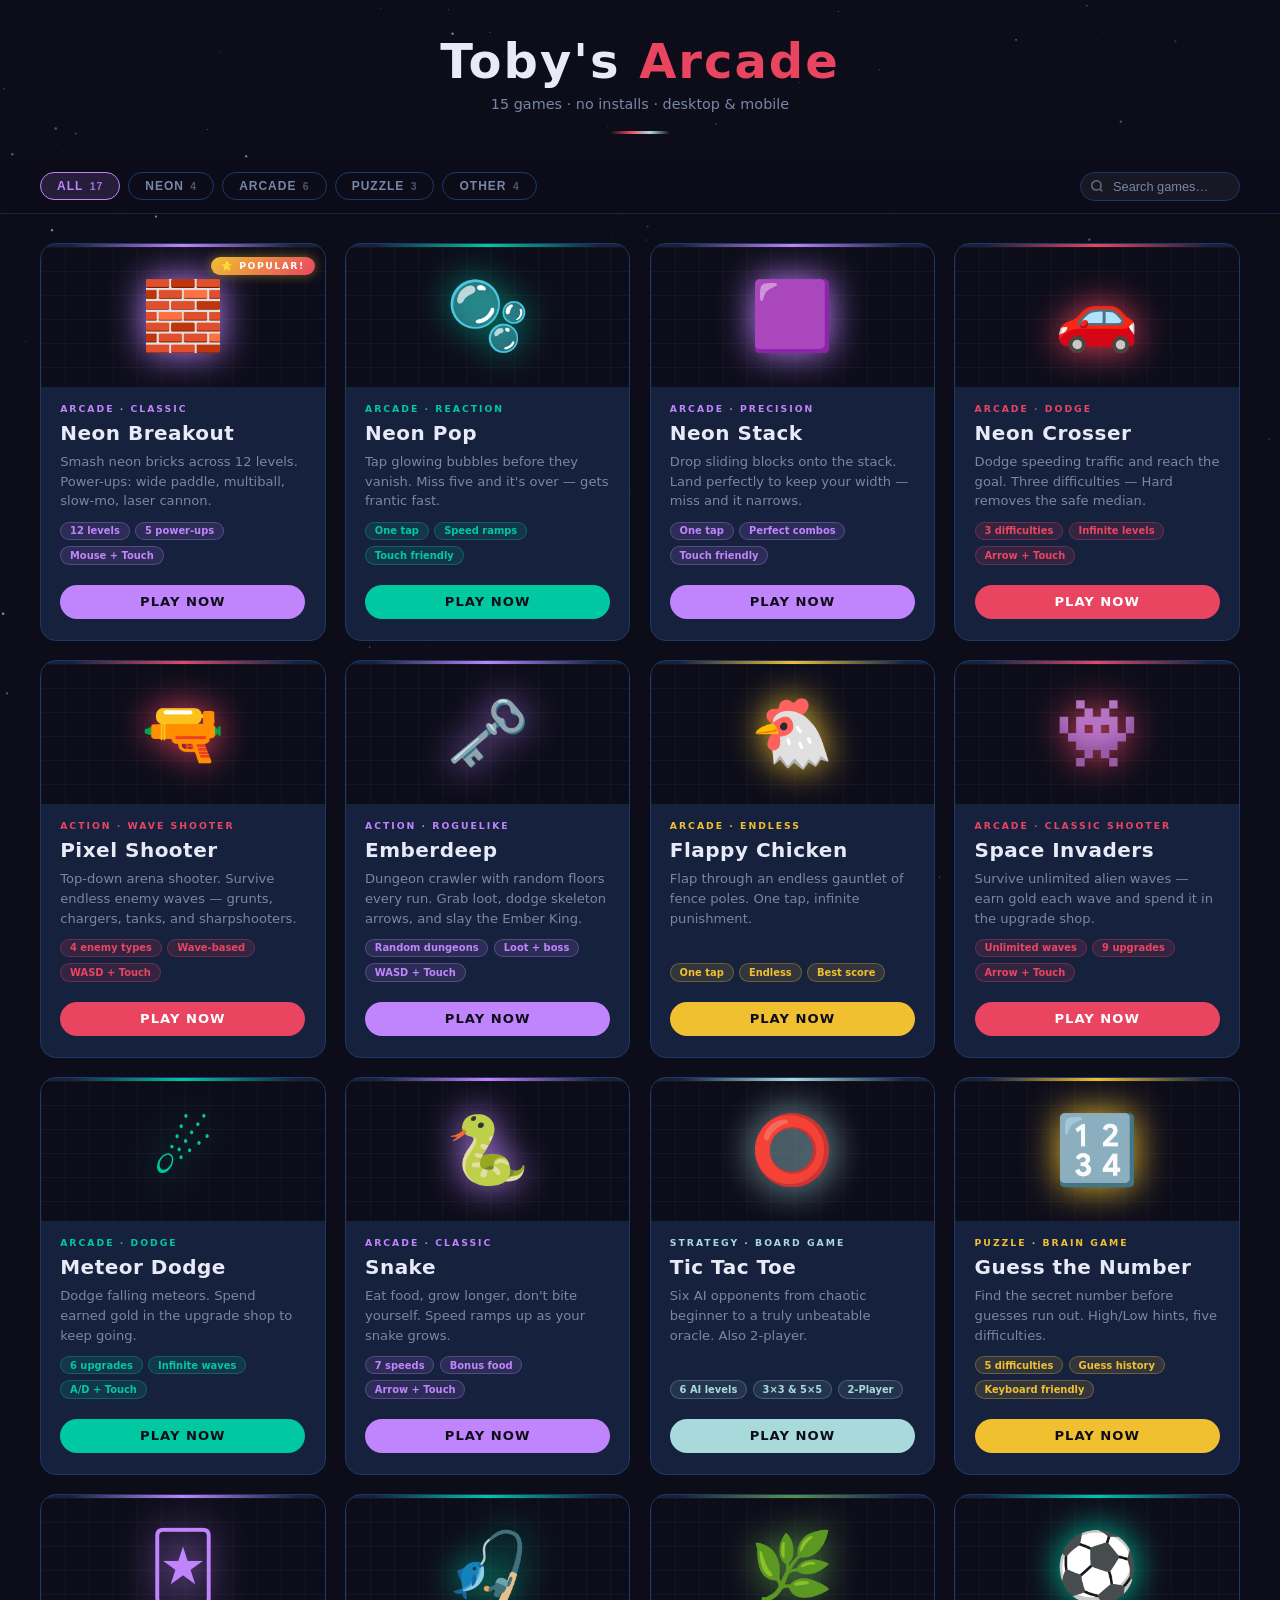
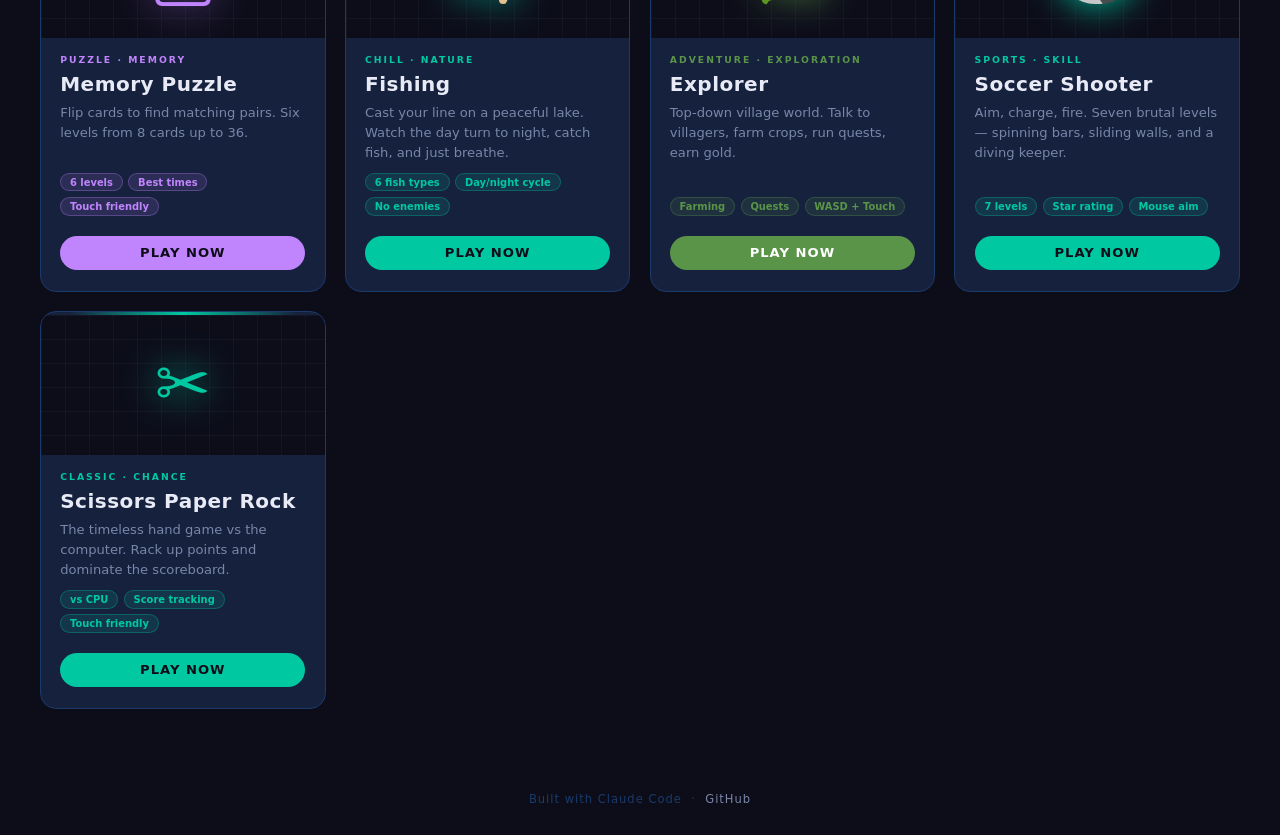
==== index.html @ a86b25e8 "Add Emberdeep card to the game hub Co-Authored-By: Claude Fable 5.2 <noreply@anthropic.com> Claude-S" ====
<!DOCTYPE html>
<html lang="en">
<head>
  <meta charset="UTF-8">
  <meta name="viewport" content="width=device-width, initial-scale=1.0">
  <title>Toby's Arcade</title>
  <style>
    *, *::before, *::after { box-sizing: border-box; margin: 0; padding: 0; }

    :root {
      --red:    #e94560;
      --blue:   #a8dadc;
      --green:  #5a9449;
      --yellow: #f0c030;
      --teal:   #00c8a0;
      --purple: #c084fc;
      --dark:   #0d0d1a;
      --mid:    #16213e;
      --panel:  #0f1f3d;
      --border: #1a3a6a;
      --text:   #e8eaf6;
      --muted:  #7986a8;
    }

    html, body { height: 100%; }
    body {
      background: var(--dark);
      color: var(--text);
      font-family: 'Segoe UI', system-ui, sans-serif;
      min-height: 100vh;
      overflow-x: hidden;
    }

    /* ── Starfield ───────────────────────────────────────────────── */
    #stars { position: fixed; inset: 0; pointer-events: none; z-index: 0; }

    /* ── Page wrapper ────────────────────────────────────────────── */
    .page {
      position: relative; z-index: 1;
      display: flex; flex-direction: column; min-height: 100vh;
    }

    /* ── Header ──────────────────────────────────────────────────── */
    header {
      padding: 2.2rem 2rem 1.6rem;
      text-align: center;
    }
    h1 {
      font-size: clamp(2rem, 5vw, 3rem);
      font-weight: 800; letter-spacing: 2px; line-height: 1.1;
    }
    h1 .accent { color: var(--red); }
    .hero-sub {
      margin-top: 0.5rem;
      font-size: 0.9rem;
      color: var(--muted);
    }
    .divider {
      width: 60px; height: 3px;
      background: linear-gradient(90deg, transparent, var(--red), var(--blue), transparent);
      margin: 1.2rem auto 0; border-radius: 2px;
    }

    /* ── Filter bar ──────────────────────────────────────────────── */
    .filter-bar {
      position: sticky; top: 0; z-index: 20;
      background: rgba(13,13,26,0.92);
      backdrop-filter: blur(12px);
      -webkit-backdrop-filter: blur(12px);
      border-bottom: 1px solid rgba(26,58,106,0.6);
      padding: 0.75rem 1.5rem;
    }
    .filter-inner {
      max-width: 1200px; margin: 0 auto;
      display: flex; align-items: center; gap: 0.5rem;
      flex-wrap: wrap;
    }
    .filter-btn {
      display: flex; align-items: center; gap: 0.4rem;
      padding: 0.38rem 1rem;
      border: 1px solid var(--border);
      border-radius: 20px;
      background: transparent;
      color: var(--muted);
      font-size: 0.75rem; font-weight: 700;
      letter-spacing: 1px; text-transform: uppercase;
      cursor: pointer;
      transition: border-color 0.15s, color 0.15s, background 0.15s;
      white-space: nowrap;
    }
    .filter-btn .count {
      font-size: 0.65rem; font-weight: 600;
      opacity: 0.6;
    }
    .filter-btn:hover {
      border-color: var(--purple);
      color: var(--text);
    }
    .filter-btn.active {
      background: rgba(192,132,252,0.15);
      border-color: var(--purple);
      color: var(--purple);
    }
    .filter-btn.active .count { opacity: 0.8; }

    /* Search */
    .search-wrap {
      margin-left: auto;
      position: relative;
    }
    .search-wrap svg {
      position: absolute; left: 10px; top: 50%;
      transform: translateY(-50%);
      opacity: 0.4; pointer-events: none;
    }
    #search {
      background: rgba(255,255,255,0.05);
      border: 1px solid var(--border);
      border-radius: 20px;
      color: var(--text);
      font-size: 0.8rem;
      padding: 0.38rem 0.9rem 0.38rem 2rem;
      width: 160px;
      outline: none;
      transition: border-color 0.15s, width 0.2s;
    }
    #search::placeholder { color: var(--muted); }
    #search:focus { border-color: var(--purple); width: 200px; }

    /* ── Games section ───────────────────────────────────────────── */
    .games-section {
      padding: 1.8rem 1.5rem 4rem;
      flex: 1;
    }

    /* ── No results ──────────────────────────────────────────────── */
    #no-results {
      display: none;
      text-align: center;
      padding: 4rem 1rem;
      color: var(--muted);
      font-size: 0.9rem;
    }

    /* ── Grid ────────────────────────────────────────────────────── */
    .games-grid {
      display: grid;
      grid-template-columns: repeat(auto-fill, minmax(270px, 1fr));
      gap: 1.2rem;
      max-width: 1200px;
      margin: 0 auto;
    }

    /* ── Card ────────────────────────────────────────────────────── */
    .game-card {
      position: relative;
      background: var(--mid);
      border: 1px solid var(--border);
      border-radius: 16px;
      overflow: hidden;
      text-decoration: none;
      color: inherit;
      display: flex;
      flex-direction: column;
      transition: transform 0.22s ease, border-color 0.22s ease,
                  box-shadow 0.22s ease, opacity 0.18s ease;
    }
    .game-card.hidden { display: none; }

    .game-card:hover { transform: translateY(-5px); }
    .game-card.red:hover    { border-color: var(--red);    box-shadow: 0 16px 40px rgba(233,69,96,.22); }
    .game-card.blue:hover   { border-color: var(--blue);   box-shadow: 0 16px 40px rgba(168,218,220,.18); }
    .game-card.green:hover  { border-color: var(--green);  box-shadow: 0 16px 40px rgba(90,148,73,.25); }
    .game-card.yellow:hover { border-color: var(--yellow); box-shadow: 0 16px 40px rgba(240,192,48,.22); }
    .game-card.teal:hover   { border-color: var(--teal);   box-shadow: 0 16px 40px rgba(0,200,160,.22); }
    .game-card.purple:hover { border-color: var(--purple); box-shadow: 0 16px 40px rgba(192,132,252,.22); }

    /* top glow strip */
    .card-glow { height: 3px; width: 100%; }
    .red    .card-glow { background: linear-gradient(90deg, transparent 10%, var(--red),    transparent 90%); }
    .blue   .card-glow { background: linear-gradient(90deg, transparent 10%, var(--blue),   transparent 90%); }
    .green  .card-glow { background: linear-gradient(90deg, transparent 10%, var(--green),  transparent 90%); }
    .yellow .card-glow { background: linear-gradient(90deg, transparent 10%, var(--yellow), transparent 90%); }
    .teal   .card-glow { background: linear-gradient(90deg, transparent 10%, var(--teal),   transparent 90%); }
    .purple .card-glow { background: linear-gradient(90deg, transparent 10%, var(--purple), transparent 90%); }

    /* preview */
    .card-preview {
      position: relative;
      height: 140px;
      background: var(--dark);
      display: flex; align-items: center; justify-content: center;
      overflow: hidden;
    }
    .card-preview::before {
      content: '';
      position: absolute; inset: 0;
      background-image:
        linear-gradient(rgba(255,255,255,.03) 1px, transparent 1px),
        linear-gradient(90deg, rgba(255,255,255,.03) 1px, transparent 1px);
      background-size: 24px 24px;
    }
    .card-icon {
      font-size: 4.2rem; line-height: 1; user-select: none;
      filter: drop-shadow(0 0 18px currentColor);
      animation: float 3.5s ease-in-out infinite;
    }
    .red    .card-icon { color: var(--red); }
    .blue   .card-icon { color: var(--blue); }
    .green  .card-icon { color: var(--green); }
    .yellow .card-icon { color: var(--yellow); }
    .teal   .card-icon { color: var(--teal); }
    .purple .card-icon { color: var(--purple); }
    @keyframes float {
      0%, 100% { transform: translateY(0); }
      50%       { transform: translateY(-8px); }
    }

    /* card body */
    .card-body {
      padding: 1rem 1.2rem 1.3rem;
      display: flex; flex-direction: column; gap: 0.45rem;
      flex: 1;
    }
    .card-tag {
      font-size: 0.58rem; letter-spacing: 2px;
      text-transform: uppercase; font-weight: 700;
    }
    .red    .card-tag { color: var(--red); }
    .blue   .card-tag { color: var(--blue); }
    .green  .card-tag { color: var(--green); }
    .yellow .card-tag { color: var(--yellow); }
    .teal   .card-tag { color: var(--teal); }
    .purple .card-tag { color: var(--purple); }

    .card-title { font-size: 1.25rem; font-weight: 800; letter-spacing: 0.5px; }
    .card-desc  { font-size: 0.82rem; color: var(--muted); line-height: 1.5; flex: 1; }

    /* pills */
    .card-features { display: flex; flex-wrap: wrap; gap: 0.35rem; margin-top: 0.2rem; }
    .pill { font-size: 0.62rem; padding: 0.18rem 0.55rem; border-radius: 20px; font-weight: 600; }
    .red    .pill { background: rgba(233,69,96,.14);   color: var(--red);    border: 1px solid rgba(233,69,96,.3); }
    .blue   .pill { background: rgba(168,218,220,.1);  color: var(--blue);   border: 1px solid rgba(168,218,220,.25); }
    .green  .pill { background: rgba(90,148,73,.14);   color: var(--green);  border: 1px solid rgba(90,148,73,.3); }
    .yellow .pill { background: rgba(240,192,48,.13);  color: var(--yellow); border: 1px solid rgba(240,192,48,.3); }
    .teal   .pill { background: rgba(0,200,160,.13);   color: var(--teal);   border: 1px solid rgba(0,200,160,.3); }
    .purple .pill { background: rgba(192,132,252,.13); color: var(--purple); border: 1px solid rgba(192,132,252,.3); }

    /* play button */
    .card-btn {
      margin-top: 0.8rem; padding: 0.6rem 1.2rem;
      border-radius: 30px; font-size: 0.82rem; font-weight: 700;
      letter-spacing: 1px; text-transform: uppercase; text-align: center;
      transition: filter 0.18s, transform 0.14s;
    }
    .card-btn:hover { filter: brightness(1.15); transform: scale(1.02); }
    .red    .card-btn { background: var(--red);    color: #fff; }
    .blue   .card-btn { background: var(--blue);   color: var(--dark); }
    .green  .card-btn { background: var(--green);  color: #fff; }
    .yellow .card-btn { background: var(--yellow); color: var(--dark); }
    .teal   .card-btn { background: var(--teal);   color: var(--dark); }
    .purple .card-btn { background: var(--purple); color: var(--dark); }

    /* badges */
    .popular-badge {
      position: absolute; top: 10px; right: 10px;
      background: linear-gradient(135deg, #f0c030, #e94560);
      color: #fff; font-size: 0.58rem; font-weight: 700;
      letter-spacing: 1.5px; padding: 0.22rem 0.62rem;
      border-radius: 20px; text-transform: uppercase; z-index: 2;
      box-shadow: 0 0 12px rgba(240,192,48,0.45); pointer-events: none;
    }
    .neon-badge {
      position: absolute; top: 10px; left: 10px;
      background: linear-gradient(135deg, #c084fc, #38bdf8);
      color: #fff; font-size: 0.58rem; font-weight: 700;
      letter-spacing: 1.5px; padding: 0.22rem 0.62rem;
      border-radius: 20px; text-transform: uppercase; z-index: 2;
      box-shadow: 0 0 12px rgba(192,132,252,0.5); pointer-events: none;
    }

    /* ── Footer ──────────────────────────────────────────────────── */
    footer {
      text-align: center; padding: 1.2rem 1rem 1.8rem;
      font-size: 0.72rem; color: var(--border); letter-spacing: 1px;
    }
    footer a { color: var(--muted); text-decoration: none; }
    footer a:hover { color: var(--blue); }

    /* ── Responsive ──────────────────────────────────────────────── */
    @media (max-width: 600px) {
      header { padding: 1.6rem 1rem 1.2rem; }
      .filter-inner { gap: 0.4rem; }
      .filter-btn { padding: 0.32rem 0.75rem; font-size: 0.7rem; }
      .search-wrap { width: 100%; margin-left: 0; margin-top: 0.3rem; }
      #search { width: 100%; }
      #search:focus { width: 100%; }
      .games-grid { grid-template-columns: repeat(auto-fill, minmax(150px, 1fr)); gap: 0.85rem; }
      .card-preview { height: 100px; }
      .card-icon { font-size: 3rem; }
      .card-body { padding: 0.75rem 0.9rem 1rem; }
      .card-title { font-size: 1rem; }
      .card-desc { display: none; }
      .card-features { display: none; }
      .card-btn { margin-top: 0.5rem; padding: 0.5rem; font-size: 0.75rem; }
    }
  </style>
</head>
<body>
<canvas id="stars"></canvas>

<div class="page">

  <header>
    <h1>Toby's <span class="accent">Arcade</span></h1>
    <p class="hero-sub">15 games · no installs · desktop &amp; mobile</p>
    <div class="divider"></div>
  </header>

  <!-- ── Filter bar ─────────────────────────────────────── -->
  <div class="filter-bar">
    <div class="filter-inner">
      <button class="filter-btn active" data-filter="all">All <span class="count">17</span></button>
      <button class="filter-btn" data-filter="neon">Neon <span class="count">4</span></button>
      <button class="filter-btn" data-filter="arcade">Arcade <span class="count">6</span></button>
      <button class="filter-btn" data-filter="puzzle">Puzzle <span class="count">3</span></button>
      <button class="filter-btn" data-filter="other">Other <span class="count">4</span></button>
      <div class="search-wrap">
        <svg width="14" height="14" viewBox="0 0 24 24" fill="none" stroke="currentColor" stroke-width="2.5">
          <circle cx="11" cy="11" r="8"/><line x1="21" y1="21" x2="16.65" y2="16.65"/>
        </svg>
        <input id="search" type="text" placeholder="Search games…" autocomplete="off">
      </div>
    </div>
  </div>

  <!-- ── Games grid ─────────────────────────────────────── -->
  <section class="games-section">
    <div class="games-grid" id="grid">

      <a class="game-card purple" href="breakout.html" data-tags="neon" data-title="neon breakout">
        <div class="card-glow"></div>
        <div class="card-preview">
          <div class="popular-badge">⭐ Popular!</div>
          <div class="card-icon">🧱</div>
        </div>
        <div class="card-body">
          <span class="card-tag">Arcade · Classic</span>
          <h2 class="card-title">Neon Breakout</h2>
          <p class="card-desc">Smash neon bricks across 12 levels. Power-ups: wide paddle, multiball, slow-mo, laser cannon.</p>
          <div class="card-features">
            <span class="pill">12 levels</span>
            <span class="pill">5 power-ups</span>
            <span class="pill">Mouse + Touch</span>
          </div>
          <div class="card-btn">Play Now</div>
        </div>
      </a>

      <a class="game-card teal" href="neonpop.html" data-tags="neon" data-title="neon pop">
        <div class="card-glow"></div>
        <div class="card-preview">
          <div class="card-icon">🫧</div>
        </div>
        <div class="card-body">
          <span class="card-tag">Arcade · Reaction</span>
          <h2 class="card-title">Neon Pop</h2>
          <p class="card-desc">Tap glowing bubbles before they vanish. Miss five and it's over — gets frantic fast.</p>
          <div class="card-features">
            <span class="pill">One tap</span>
            <span class="pill">Speed ramps</span>
            <span class="pill">Touch friendly</span>
          </div>
          <div class="card-btn">Play Now</div>
        </div>
      </a>

      <a class="game-card purple" href="stack.html" data-tags="neon" data-title="neon stack">
        <div class="card-glow"></div>
        <div class="card-preview">
          <div class="card-icon">🟪</div>
        </div>
        <div class="card-body">
          <span class="card-tag">Arcade · Precision</span>
          <h2 class="card-title">Neon Stack</h2>
          <p class="card-desc">Drop sliding blocks onto the stack. Land perfectly to keep your width — miss and it narrows.</p>
          <div class="card-features">
            <span class="pill">One tap</span>
            <span class="pill">Perfect combos</span>
            <span class="pill">Touch friendly</span>
          </div>
          <div class="card-btn">Play Now</div>
        </div>
      </a>

      <a class="game-card red" href="asteroids.html" data-tags="neon" data-title="neon crosser">
        <div class="card-glow"></div>
        <div class="card-preview">
          <div class="card-icon">🚗</div>
        </div>
        <div class="card-body">
          <span class="card-tag">Arcade · Dodge</span>
          <h2 class="card-title">Neon Crosser</h2>
          <p class="card-desc">Dodge speeding traffic and reach the goal. Three difficulties — Hard removes the safe median.</p>
          <div class="card-features">
            <span class="pill">3 difficulties</span>
            <span class="pill">Infinite levels</span>
            <span class="pill">Arrow + Touch</span>
          </div>
          <div class="card-btn">Play Now</div>
        </div>
      </a>

      <a class="game-card red" href="shooter.html" data-tags="arcade" data-title="pixel shooter">
        <div class="card-glow"></div>
        <div class="card-preview"><div class="card-icon">🔫</div></div>
        <div class="card-body">
          <span class="card-tag">Action · Wave Shooter</span>
          <h2 class="card-title">Pixel Shooter</h2>
          <p class="card-desc">Top-down arena shooter. Survive endless enemy waves — grunts, chargers, tanks, and sharpshooters.</p>
          <div class="card-features">
            <span class="pill">4 enemy types</span>
            <span class="pill">Wave-based</span>
            <span class="pill">WASD + Touch</span>
          </div>
          <div class="card-btn">Play Now</div>
        </div>
      </a>

      <a class="game-card purple" href="dungeon.html" data-tags="arcade" data-title="emberdeep dungeon crawler roguelike">
        <div class="card-glow"></div>
        <div class="card-preview"><div class="card-icon">🗝️</div></div>
        <div class="card-body">
          <span class="card-tag">Action · Roguelike</span>
          <h2 class="card-title">Emberdeep</h2>
          <p class="card-desc">Dungeon crawler with random floors every run. Grab loot, dodge skeleton arrows, and slay the Ember King.</p>
          <div class="card-features">
            <span class="pill">Random dungeons</span>
            <span class="pill">Loot + boss</span>
            <span class="pill">WASD + Touch</span>
          </div>
          <div class="card-btn">Play Now</div>
        </div>
      </a>

      <a class="game-card yellow" href="flappychicken.html" data-tags="arcade" data-title="flappy chicken">
        <div class="card-glow"></div>
        <div class="card-preview"><div class="card-icon">🐔</div></div>
        <div class="card-body">
          <span class="card-tag">Arcade · Endless</span>
          <h2 class="card-title">Flappy Chicken</h2>
          <p class="card-desc">Flap through an endless gauntlet of fence poles. One tap, infinite punishment.</p>
          <div class="card-features">
            <span class="pill">One tap</span>
            <span class="pill">Endless</span>
            <span class="pill">Best score</span>
          </div>
          <div class="card-btn">Play Now</div>
        </div>
      </a>

      <a class="game-card red" href="spaceinvaders.html" data-tags="arcade" data-title="space invaders">
        <div class="card-glow"></div>
        <div class="card-preview"><div class="card-icon">👾</div></div>
        <div class="card-body">
          <span class="card-tag">Arcade · Classic Shooter</span>
          <h2 class="card-title">Space Invaders</h2>
          <p class="card-desc">Survive unlimited alien waves — earn gold each wave and spend it in the upgrade shop.</p>
          <div class="card-features">
            <span class="pill">Unlimited waves</span>
            <span class="pill">9 upgrades</span>
            <span class="pill">Arrow + Touch</span>
          </div>
          <div class="card-btn">Play Now</div>
        </div>
      </a>

      <a class="game-card teal" href="meteordodge.html" data-tags="arcade" data-title="meteor dodge">
        <div class="card-glow"></div>
        <div class="card-preview"><div class="card-icon">☄️</div></div>
        <div class="card-body">
          <span class="card-tag">Arcade · Dodge</span>
          <h2 class="card-title">Meteor Dodge</h2>
          <p class="card-desc">Dodge falling meteors. Spend earned gold in the upgrade shop to keep going.</p>
          <div class="card-features">
            <span class="pill">6 upgrades</span>
            <span class="pill">Infinite waves</span>
            <span class="pill">A/D + Touch</span>
          </div>
          <div class="card-btn">Play Now</div>
        </div>
      </a>

      <a class="game-card purple" href="snake.html" data-tags="arcade" data-title="snake">
        <div class="card-glow"></div>
        <div class="card-preview"><div class="card-icon">🐍</div></div>
        <div class="card-body">
          <span class="card-tag">Arcade · Classic</span>
          <h2 class="card-title">Snake</h2>
          <p class="card-desc">Eat food, grow longer, don't bite yourself. Speed ramps up as your snake grows.</p>
          <div class="card-features">
            <span class="pill">7 speeds</span>
            <span class="pill">Bonus food</span>
            <span class="pill">Arrow + Touch</span>
          </div>
          <div class="card-btn">Play Now</div>
        </div>
      </a>

      <a class="game-card blue" href="tictactoe.html" data-tags="puzzle" data-title="tic tac toe">
        <div class="card-glow"></div>
        <div class="card-preview"><div class="card-icon">⭕</div></div>
        <div class="card-body">
          <span class="card-tag">Strategy · Board Game</span>
          <h2 class="card-title">Tic Tac Toe</h2>
          <p class="card-desc">Six AI opponents from chaotic beginner to a truly unbeatable oracle. Also 2-player.</p>
          <div class="card-features">
            <span class="pill">6 AI levels</span>
            <span class="pill">3×3 &amp; 5×5</span>
            <span class="pill">2-Player</span>
          </div>
          <div class="card-btn">Play Now</div>
        </div>
      </a>

      <a class="game-card yellow" href="guessnumber.html" data-tags="puzzle" data-title="guess the number">
        <div class="card-glow"></div>
        <div class="card-preview"><div class="card-icon">🔢</div></div>
        <div class="card-body">
          <span class="card-tag">Puzzle · Brain Game</span>
          <h2 class="card-title">Guess the Number</h2>
          <p class="card-desc">Find the secret number before guesses run out. High/Low hints, five difficulties.</p>
          <div class="card-features">
            <span class="pill">5 difficulties</span>
            <span class="pill">Guess history</span>
            <span class="pill">Keyboard friendly</span>
          </div>
          <div class="card-btn">Play Now</div>
        </div>
      </a>

      <a class="game-card purple" href="memorypuzzle.html" data-tags="puzzle" data-title="memory puzzle">
        <div class="card-glow"></div>
        <div class="card-preview"><div class="card-icon">🃏</div></div>
        <div class="card-body">
          <span class="card-tag">Puzzle · Memory</span>
          <h2 class="card-title">Memory Puzzle</h2>
          <p class="card-desc">Flip cards to find matching pairs. Six levels from 8 cards up to 36.</p>
          <div class="card-features">
            <span class="pill">6 levels</span>
            <span class="pill">Best times</span>
            <span class="pill">Touch friendly</span>
          </div>
          <div class="card-btn">Play Now</div>
        </div>
      </a>

      <a class="game-card teal" href="fishing.html" data-tags="other" data-title="fishing">
        <div class="card-glow"></div>
        <div class="card-preview"><div class="card-icon">🎣</div></div>
        <div class="card-body">
          <span class="card-tag">Chill · Nature</span>
          <h2 class="card-title">Fishing</h2>
          <p class="card-desc">Cast your line on a peaceful lake. Watch the day turn to night, catch fish, and just breathe.</p>
          <div class="card-features">
            <span class="pill">6 fish types</span>
            <span class="pill">Day/night cycle</span>
            <span class="pill">No enemies</span>
          </div>
          <div class="card-btn">Play Now</div>
        </div>
      </a>

      <a class="game-card green" href="exploration.html" data-tags="other" data-title="explorer">
        <div class="card-glow"></div>
        <div class="card-preview"><div class="card-icon">🌿</div></div>
        <div class="card-body">
          <span class="card-tag">Adventure · Exploration</span>
          <h2 class="card-title">Explorer</h2>
          <p class="card-desc">Top-down village world. Talk to villagers, farm crops, run quests, earn gold.</p>
          <div class="card-features">
            <span class="pill">Farming</span>
            <span class="pill">Quests</span>
            <span class="pill">WASD + Touch</span>
          </div>
          <div class="card-btn">Play Now</div>
        </div>
      </a>

      <a class="game-card teal" href="soccershooter.html" data-tags="other" data-title="soccer shooter">
        <div class="card-glow"></div>
        <div class="card-preview"><div class="card-icon">⚽</div></div>
        <div class="card-body">
          <span class="card-tag">Sports · Skill</span>
          <h2 class="card-title">Soccer Shooter</h2>
          <p class="card-desc">Aim, charge, fire. Seven brutal levels — spinning bars, sliding walls, and a diving keeper.</p>
          <div class="card-features">
            <span class="pill">7 levels</span>
            <span class="pill">Star rating</span>
            <span class="pill">Mouse aim</span>
          </div>
          <div class="card-btn">Play Now</div>
        </div>
      </a>

      <a class="game-card teal" href="spr.html" data-tags="other" data-title="scissors paper rock">
        <div class="card-glow"></div>
        <div class="card-preview"><div class="card-icon">✂️</div></div>
        <div class="card-body">
          <span class="card-tag">Classic · Chance</span>
          <h2 class="card-title">Scissors Paper Rock</h2>
          <p class="card-desc">The timeless hand game vs the computer. Rack up points and dominate the scoreboard.</p>
          <div class="card-features">
            <span class="pill">vs CPU</span>
            <span class="pill">Score tracking</span>
            <span class="pill">Touch friendly</span>
          </div>
          <div class="card-btn">Play Now</div>
        </div>
      </a>

    </div>
    <p id="no-results">No games found — try a different search.</p>
  </section>

  <footer>
    Built with Claude Code &nbsp;·&nbsp;
    <a href="https://github.com/tobyhome12345-commits/ClaudeCodeTest" target="_blank">GitHub</a>
  </footer>

</div>

<script>
// ── Starfield ─────────────────────────────────────────────────────
(function () {
  const canvas = document.getElementById('stars');
  const ctx = canvas.getContext('2d');
  let W, H, stars;
  function resize() { W = canvas.width = window.innerWidth; H = canvas.height = window.innerHeight; }
  function makeStars(n) {
    return Array.from({ length: n }, () => ({
      x: Math.random() * W, y: Math.random() * H,
      r: Math.random() * 1.1 + 0.2,
      spd: Math.random() * 0.2 + 0.04,
      alpha: Math.random() * 0.6 + 0.1,
      dA: (Math.random() - 0.5) * 0.007,
    }));
  }
  function draw() {
    ctx.clearRect(0, 0, W, H);
    for (const s of stars) {
      s.alpha = Math.max(0.05, Math.min(0.85, s.alpha + s.dA));
      if (s.alpha <= 0.05 || s.alpha >= 0.85) s.dA *= -1;
      s.y += s.spd;
      if (s.y > H) { s.y = 0; s.x = Math.random() * W; }
      ctx.beginPath();
      ctx.arc(s.x, s.y, s.r, 0, Math.PI * 2);
      ctx.fillStyle = `rgba(168,218,220,${s.alpha})`;
      ctx.fill();
    }
    requestAnimationFrame(draw);
  }
  window.addEventListener('resize', () => { resize(); stars = makeStars(180); });
  resize(); stars = makeStars(180); draw();
})();

// ── Filter + Search ───────────────────────────────────────────────
(function () {
  const cards    = Array.from(document.querySelectorAll('.game-card'));
  const btns     = Array.from(document.querySelectorAll('.filter-btn'));
  const search   = document.getElementById('search');
  const noResult = document.getElementById('no-results');
  let activeFilter = 'all';

  function applyFilter() {
    const q = search.value.trim().toLowerCase();
    let visible = 0;
    cards.forEach(card => {
      const tags  = card.dataset.tags || '';
      const title = card.dataset.title || '';
      const matchFilter = activeFilter === 'all' || tags.includes(activeFilter);
      const matchSearch = !q || title.includes(q);
      const show = matchFilter && matchSearch;
      card.classList.toggle('hidden', !show);
      if (show) visible++;
    });
    noResult.style.display = visible === 0 ? 'block' : 'none';
  }

  btns.forEach(btn => {
    btn.addEventListener('click', () => {
      btns.forEach(b => b.classList.remove('active'));
      btn.classList.add('active');
      activeFilter = btn.dataset.filter;
      applyFilter();
    });
  });

  search.addEventListener('input', applyFilter);
})();
</script>
</body>
</html>
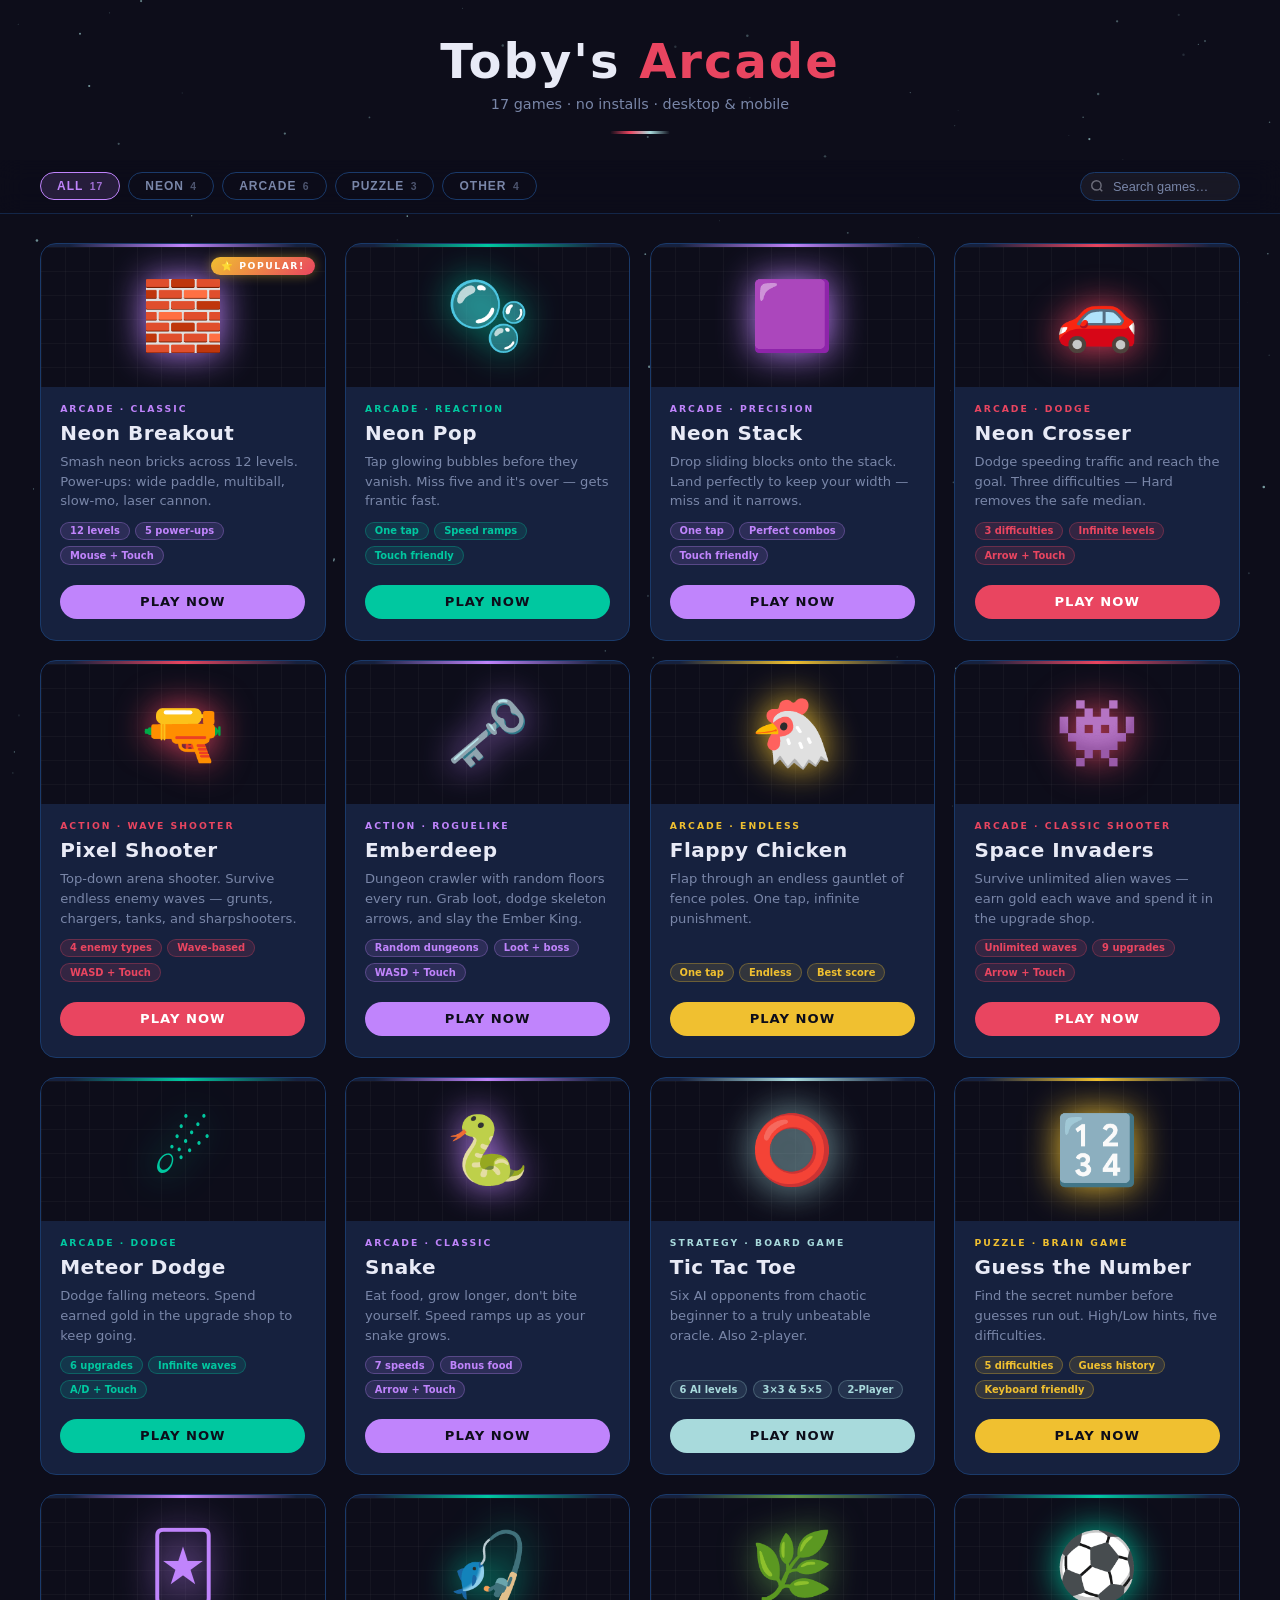
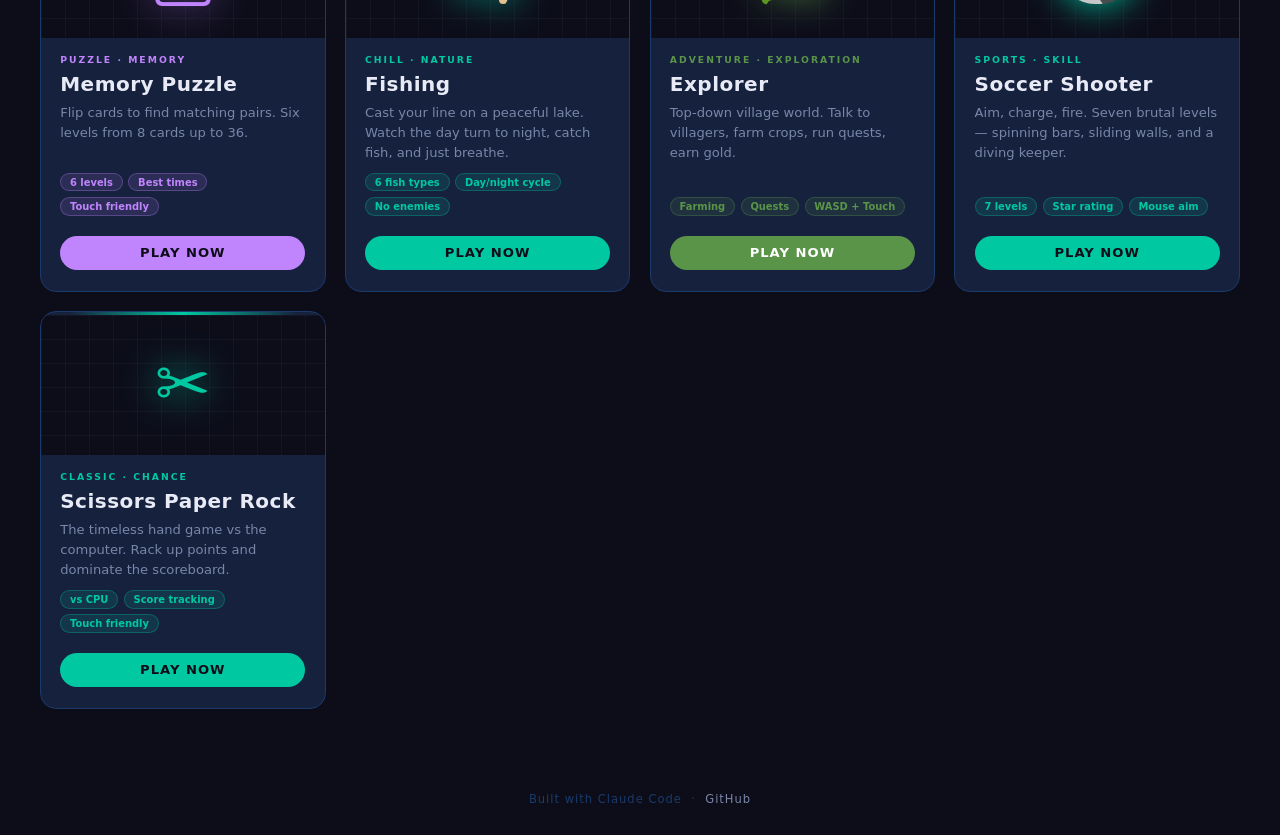
==== commit 7fcee479: "Correct the game count on the hub page Co-Authored-By: Claude Fable 5.2 <noreply@anthropic.com> Clau" ====
--- a/index.html
+++ b/index.html
@@ -313,7 +313,7 @@
 
   <header>
     <h1>Toby's <span class="accent">Arcade</span></h1>
-    <p class="hero-sub">15 games · no installs · desktop &amp; mobile</p>
+    <p class="hero-sub">17 games · no installs · desktop &amp; mobile</p>
     <div class="divider"></div>
   </header>
 
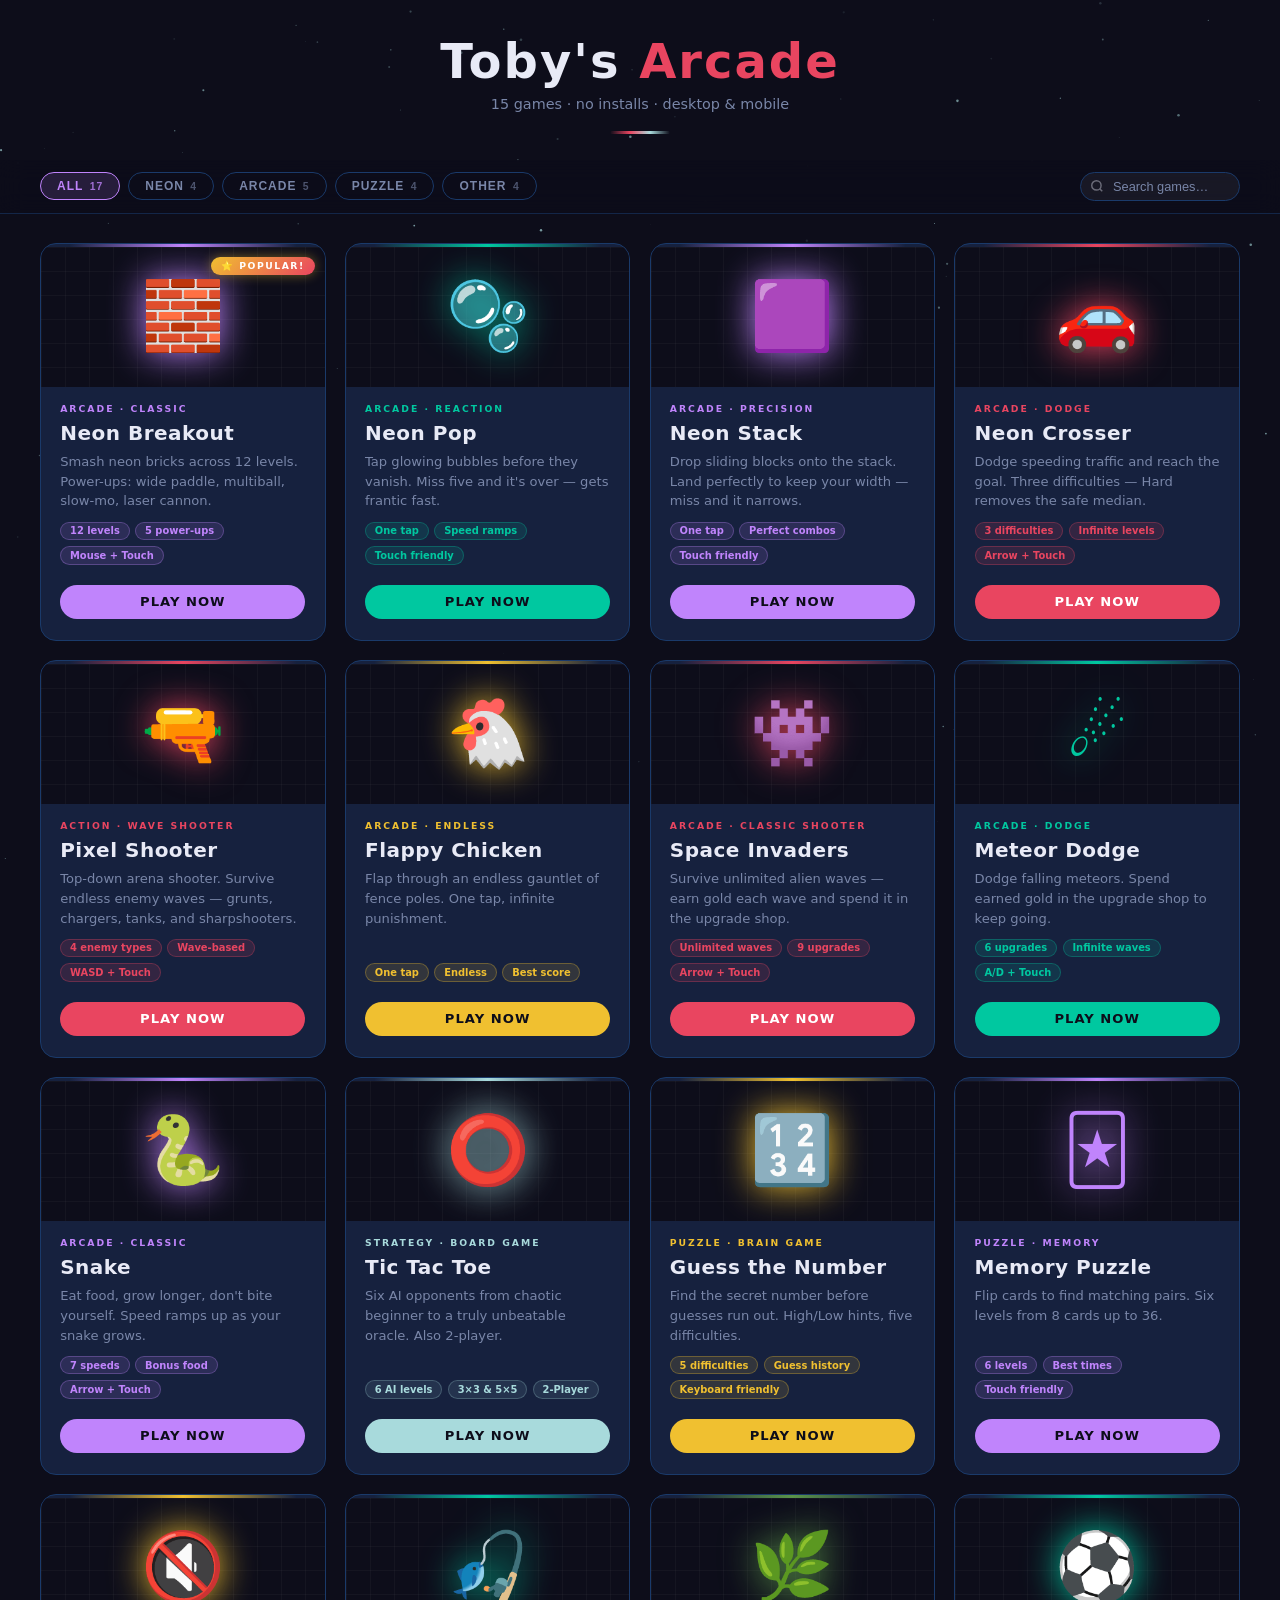
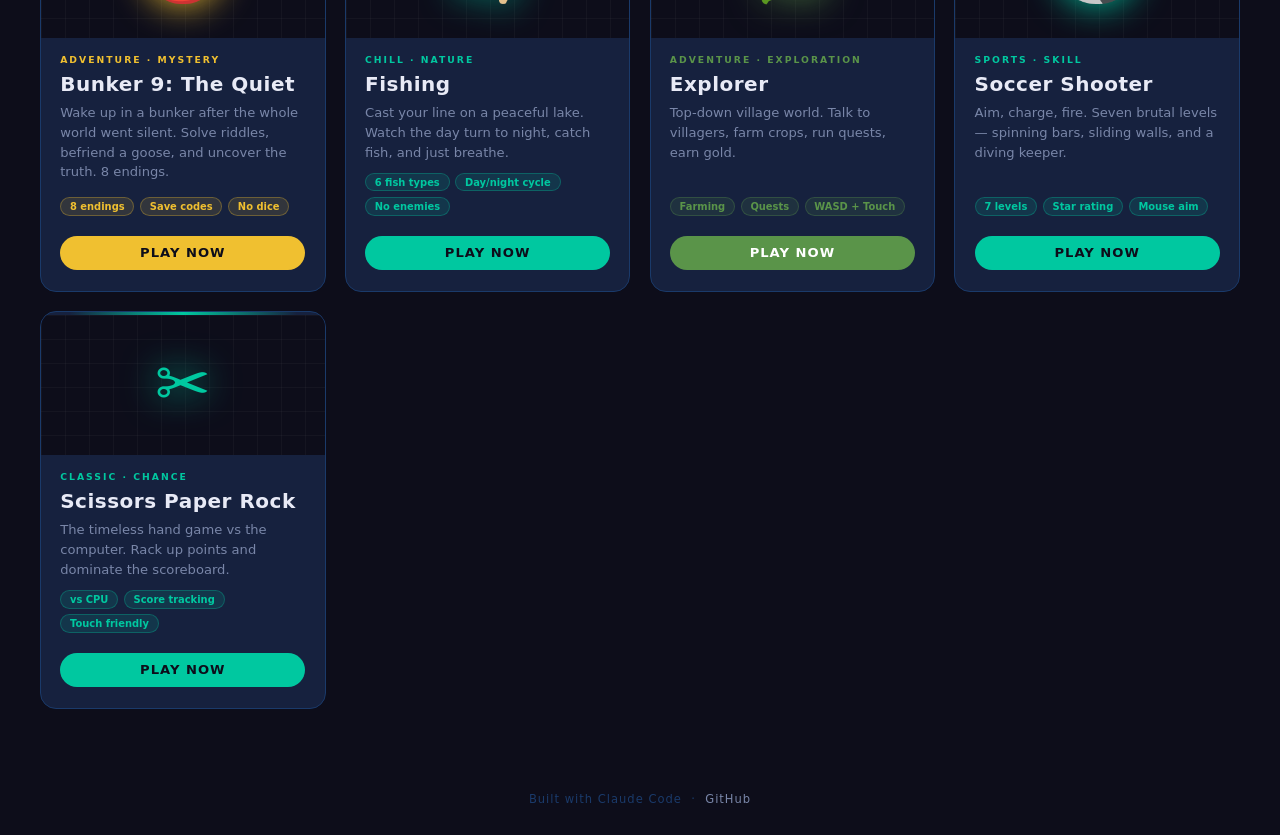
==== commit 1c8830a4: "Add Bunker 9 to the arcade hub and document its structure Co-Authored-By: Claude Opus 5.5 <noreply@a" ====
--- a/index.html
+++ b/index.html
@@ -313,7 +313,7 @@
 
   <header>
     <h1>Toby's <span class="accent">Arcade</span></h1>
-    <p class="hero-sub">17 games · no installs · desktop &amp; mobile</p>
+    <p class="hero-sub">15 games · no installs · desktop &amp; mobile</p>
     <div class="divider"></div>
   </header>
 
@@ -322,8 +322,8 @@
     <div class="filter-inner">
       <button class="filter-btn active" data-filter="all">All <span class="count">17</span></button>
       <button class="filter-btn" data-filter="neon">Neon <span class="count">4</span></button>
-      <button class="filter-btn" data-filter="arcade">Arcade <span class="count">6</span></button>
-      <button class="filter-btn" data-filter="puzzle">Puzzle <span class="count">3</span></button>
+      <button class="filter-btn" data-filter="arcade">Arcade <span class="count">5</span></button>
+      <button class="filter-btn" data-filter="puzzle">Puzzle <span class="count">4</span></button>
       <button class="filter-btn" data-filter="other">Other <span class="count">4</span></button>
       <div class="search-wrap">
         <svg width="14" height="14" viewBox="0 0 24 24" fill="none" stroke="currentColor" stroke-width="2.5">
@@ -427,22 +427,6 @@
         </div>
       </a>
 
-      <a class="game-card purple" href="dungeon.html" data-tags="arcade" data-title="emberdeep dungeon crawler roguelike">
-        <div class="card-glow"></div>
-        <div class="card-preview"><div class="card-icon">🗝️</div></div>
-        <div class="card-body">
-          <span class="card-tag">Action · Roguelike</span>
-          <h2 class="card-title">Emberdeep</h2>
-          <p class="card-desc">Dungeon crawler with random floors every run. Grab loot, dodge skeleton arrows, and slay the Ember King.</p>
-          <div class="card-features">
-            <span class="pill">Random dungeons</span>
-            <span class="pill">Loot + boss</span>
-            <span class="pill">WASD + Touch</span>
-          </div>
-          <div class="card-btn">Play Now</div>
-        </div>
-      </a>
-
       <a class="game-card yellow" href="flappychicken.html" data-tags="arcade" data-title="flappy chicken">
         <div class="card-glow"></div>
         <div class="card-preview"><div class="card-icon">🐔</div></div>
@@ -550,6 +534,22 @@
             <span class="pill">6 levels</span>
             <span class="pill">Best times</span>
             <span class="pill">Touch friendly</span>
+          </div>
+          <div class="card-btn">Play Now</div>
+        </div>
+      </a>
+
+      <a class="game-card yellow" href="bunker9.html" data-tags="puzzle" data-title="bunker 9 the quiet text adventure mystery">
+        <div class="card-glow"></div>
+        <div class="card-preview"><div class="card-icon">🔇</div></div>
+        <div class="card-body">
+          <span class="card-tag">Adventure · Mystery</span>
+          <h2 class="card-title">Bunker 9: The Quiet</h2>
+          <p class="card-desc">Wake up in a bunker after the whole world went silent. Solve riddles, befriend a goose, and uncover the truth. 8 endings.</p>
+          <div class="card-features">
+            <span class="pill">8 endings</span>
+            <span class="pill">Save codes</span>
+            <span class="pill">No dice</span>
           </div>
           <div class="card-btn">Play Now</div>
         </div>
